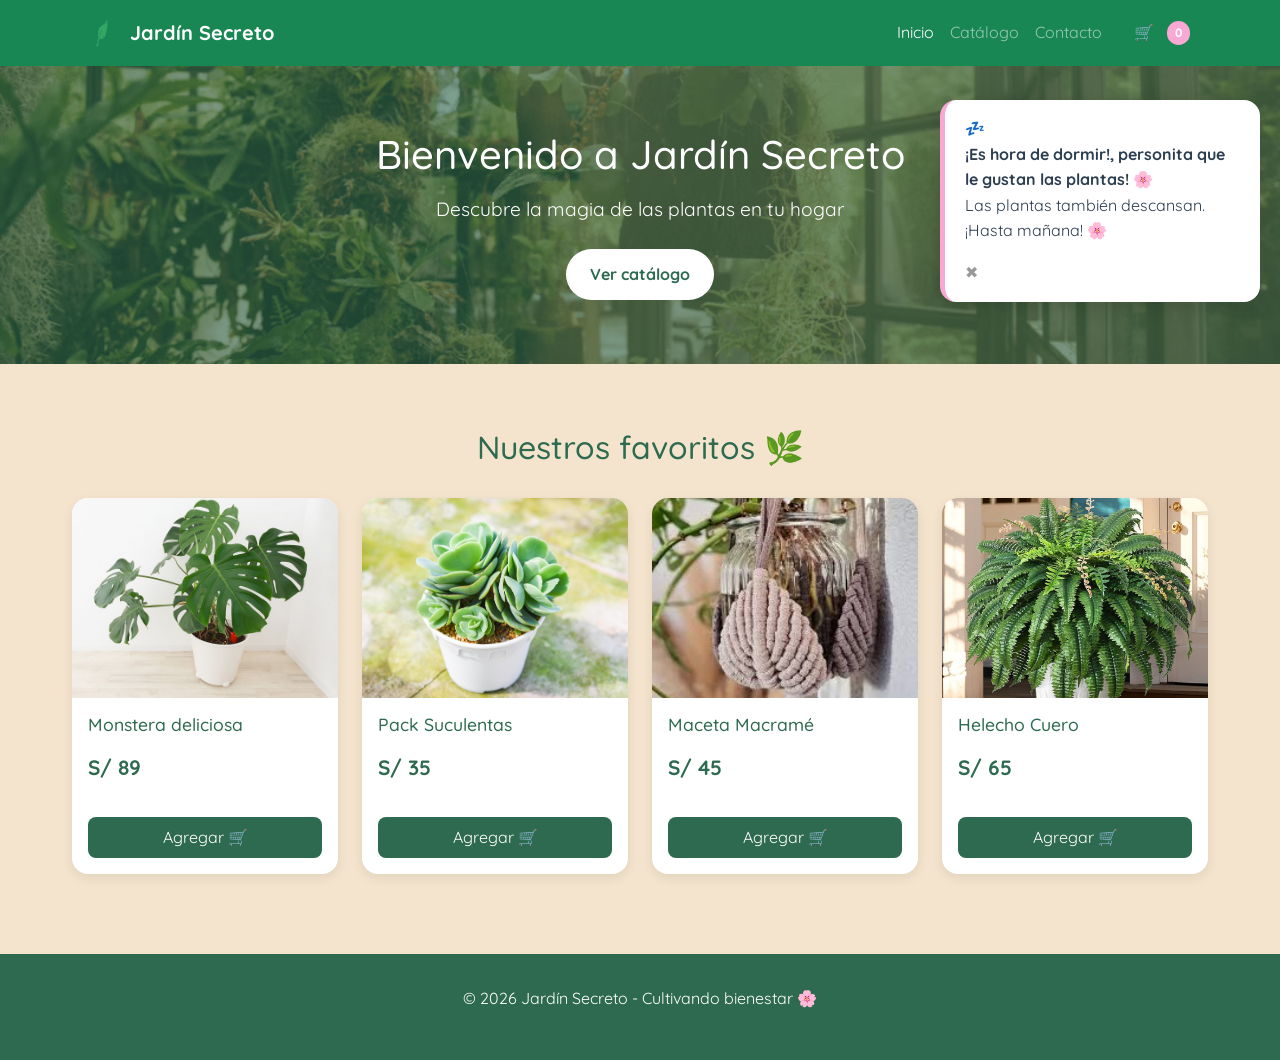
==== index.html @ 04f77dec "." ====
<!DOCTYPE html>
<html lang="es">
<head>
    <meta charset="UTF-8">
    <meta name="viewport" content="width=device-width, initial-scale=1.0">
    <title>Jardín Secreto | Inicio</title>
    <link href="https://cdn.jsdelivr.net/npm/bootstrap@5.3.8/dist/css/bootstrap.min.css" rel="stylesheet">
    <link rel="stylesheet" href="css/style.css">
    <link href="https://fonts.googleapis.com/css2?family=Quicksand:wght@300;400;500;600;700&display=swap" rel="stylesheet">
</head>
<body>

    <header style="position: sticky; top: 0; z-index: 1000;">
        <nav class="navbar navbar-expand-lg navbar-dark bg-success">
            <div class="container">
                <a class="navbar-brand d-flex align-items-center" href="index.html">
                    <img src="img/logo.svg" alt="Logo" width="40" height="40" class="me-2">
                    <span class="fw-bold">Jardín Secreto</span>
                </a>
                
                <button class="navbar-toggler" type="button" data-bs-toggle="collapse" data-bs-target="#menuPrincipal">
                    <span class="navbar-toggler-icon"></span>
                </button>
                
                <div class="collapse navbar-collapse" id="menuPrincipal">
                    <ul class="navbar-nav ms-auto mb-2 mb-lg-0">
                        <li class="nav-item">
                            <a class="nav-link active" href="index.html">Inicio</a>
                        </li>
                        <li class="nav-item">
                            <a class="nav-link" href="paginas/catalogo.html">Catálogo</a>
                        </li>
                        <li class="nav-item">
                            <a class="nav-link" href="paginas/contacto.html">Contacto</a>
                        </li>
                    </ul>
                    <div class="carrito-icono ms-3" onclick="window.location.href='paginas/carrito.html'" style="cursor: pointer;">
                        <span>🛒</span>
                        <span class="contador-carrito" id="contador-header" style="background-color: #F9A8D4; border-radius: 50%; padding: 2px 8px; margin-left: 5px;">0</span>
                    </div>
                </div>
            </div>
        </nav>
    </header>

    <main>
        <section class="banner-principal">
            <div class="banner-contenido">
                <h2>Bienvenido a Jardín Secreto</h2>
                <p>Descubre la magia de las plantas en tu hogar</p>
                <a href="paginas/catalogo.html" class="btn-primario">Ver catálogo</a>
            </div>
        </section>

        <section class="productos-destacados">
            <h2>Nuestros favoritos 🌿</h2>
            <div id="destacados-container" class="grid-destacados"></div>
        </section>
    </main>

    <footer>
        <p>© 2026 Jardín Secreto - Cultivando bienestar 🌸</p>
    </footer>
    <script src="https://cdn.jsdelivr.net/npm/bootstrap@5.3.8/dist/js/bootstrap.bundle.min.js"></script>
    <script src="js/data.js"></script>
    <script src="js/carrito.js"></script>
    <script src="js/storage.js"></script>
    <script src="js/catalogo.js"></script>
    <script src="js/creativo.js"></script>
    <script src="js/main.js"></script>
</body>
</html>
---- css/style.css ----
@import url('variables.css');
@import url('layout.css');
@import url('grid.css');
@import url('componentes.css');
@import url('responsive.css');
@import url('animaciones.css');

* {
    margin: 0;
    padding: 0;
    box-sizing: border-box;
}

body {
    font-family: 'Quicksand', sans-serif;
    background-color: var(--crema);
    color: var(--texto-oscuro);
    line-height: 1.6;
    overflow-x: hidden;
}


.btn-success {
    background-color: var(--verde-primario);
    border-color: var(--verde-primario);
}

.btn-success:hover {
    background-color: var(--verde-claro);
    border-color: var(--verde-claro);
}

.btn-success:active,
.btn-success:focus {
    background-color: var(--verde-primario);
    border-color: var(--verde-primario);
    box-shadow: 0 0 0 0.25rem rgba(45, 106, 79, 0.25);
}

/* Ajuste para las tarjetas de producto */
.tarjeta-producto {
    transition: transform 0.3s ease, box-shadow 0.3s ease;
    background: white;
    border-radius: 16px;
    overflow: hidden;
    box-shadow: var(--sombra);
}

.tarjeta-producto:hover {
    transform: translateY(-5px);
    box-shadow: 0 10px 25px rgba(0, 0, 0, 0.15);
}

.contador-carrito {
    background-color: var(--rosa-flor);
    border-radius: 50%;
    padding: 2px 8px;
    font-size: 0.75rem;
    margin-left: 5px;
    color: white;
    font-weight: bold;
}

.banner-principal::before {
    content: '';
    position: absolute;
    top: 0;
    left: 0;
    right: 0;
    bottom: 0;
    background: rgba(45, 106, 79, 0.6);
    border-radius: 0;
}

.img-fluid {
    max-width: 100%;
    height: auto;
}

.filtros {
    margin-top: 20px;
}

.carrito-icono {
    display: flex;
    align-items: center;
    gap: 0.5rem;
    cursor: pointer;
    padding: 0.5rem;
    border-radius: 30px;
    transition: var(--transicion);
    color: white;
}

.carrito-icono:hover {
    background-color: rgba(255, 255, 255, 0.2);
}

footer {
    margin-top: 3rem;
}

.grid-destacados {
    display: grid;
    grid-template-columns: repeat(4, 1fr);
    gap: 1.5rem;
}

@media (max-width: 768px) {
    .grid-destacados {
        grid-template-columns: repeat(2, 1fr);
    }
}

@media (max-width: 480px) {
    .grid-destacados {
        grid-template-columns: 1fr;
    }
}

.error-mensaje {
    font-size: 0.75rem;
    margin-top: 0.25rem;
}

.notificacion {
    position: fixed;
    bottom: 20px;
    right: 20px;
    background: var(--verde-primario);
    color: white;
    padding: 1rem 1.5rem;
    border-radius: 30px;
    animation: slideInRight 0.3s ease;
    z-index: 1000;
}

.mensaje-exito {
    background: var(--verde-primario);
    color: white;
    padding: 1rem;
    border-radius: 12px;
    margin-bottom: 1.5rem;
    text-align: center;
    animation: slideInDown 0.5s ease;
}

.container,
.container-fluid,
.row,
.col-* 

.h-100 {
    height: 100%;
}
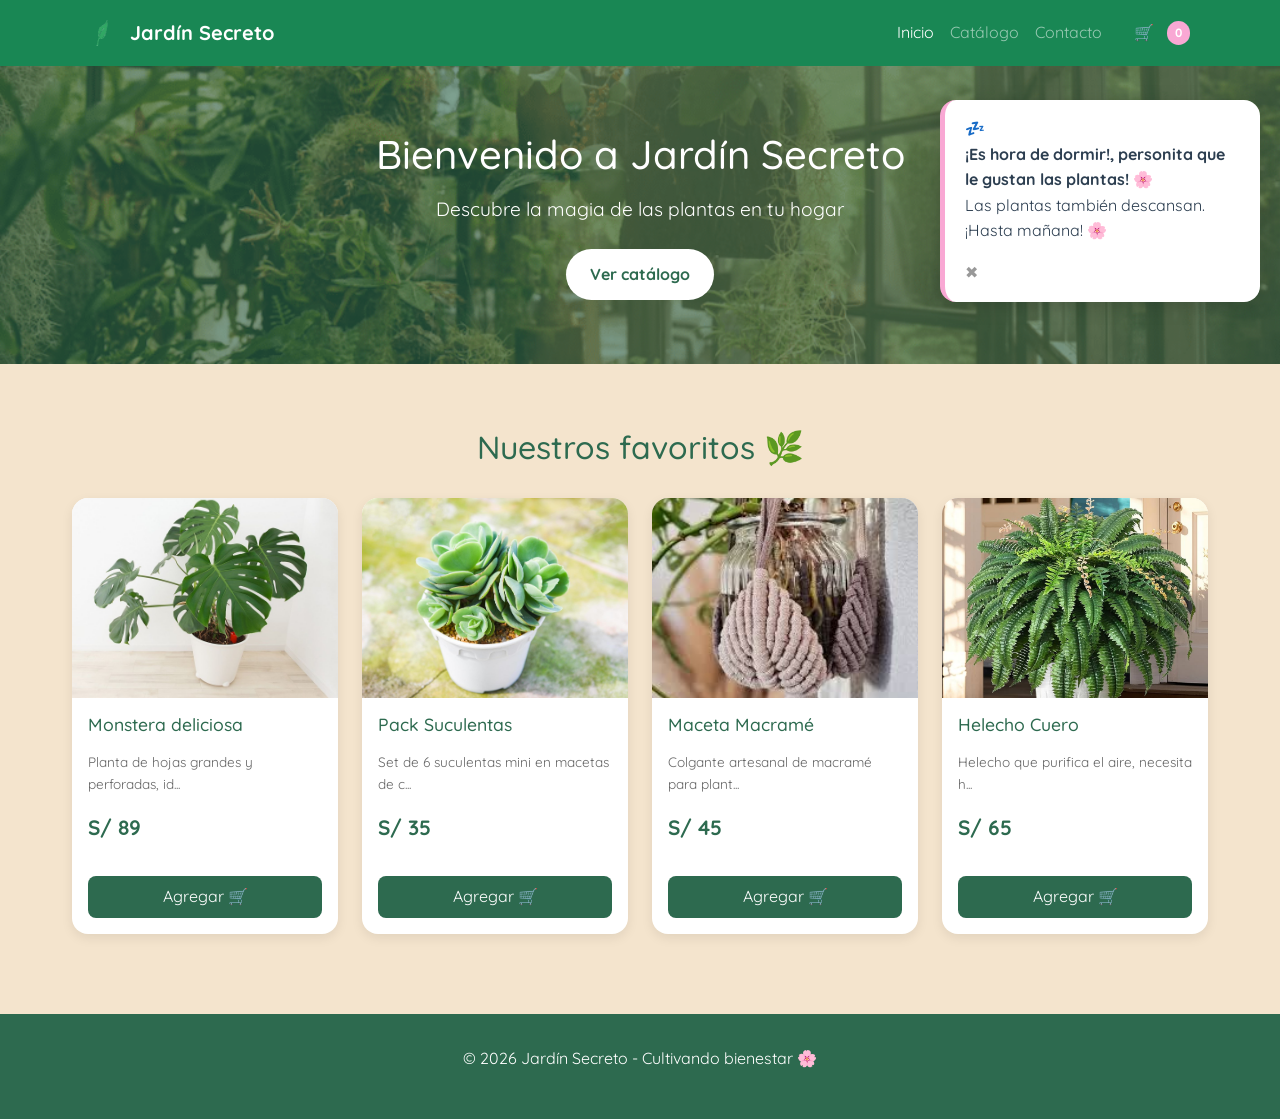
==== commit 44816be7: "." ====
--- a/index.html
+++ b/index.html
@@ -14,7 +14,7 @@
         <nav class="navbar navbar-expand-lg navbar-dark bg-success">
             <div class="container">
                 <a class="navbar-brand d-flex align-items-center" href="index.html">
-                    <img src="img/logo.svg" alt="Logo" width="40" height="40" class="me-2">
+                    <img src="img/logo.svg" alt="Logo Jardín Secreto" width="40" height="40" class="me-2">
                     <span class="fw-bold">Jardín Secreto</span>
                 </a>
                 
@@ -44,11 +44,12 @@
     </header>
 
     <main>
+        <!-- BANNER PRINCIPAL CON ANIMACIÓN CSS (fadeInUp) -->
         <section class="banner-principal">
             <div class="banner-contenido">
-                <h2>Bienvenido a Jardín Secreto</h2>
-                <p>Descubre la magia de las plantas en tu hogar</p>
-                <a href="paginas/catalogo.html" class="btn-primario">Ver catálogo</a>
+                <h2 class="animacion-titulo">Bienvenido a Jardín Secreto</h2>
+                <p class="animacion-texto">Descubre la magia de las plantas en tu hogar</p>
+                <a href="paginas/catalogo.html" class="btn-primario animacion-boton">Ver catálogo</a>
             </div>
         </section>
 
@@ -61,6 +62,33 @@
     <footer>
         <p>© 2026 Jardín Secreto - Cultivando bienestar 🌸</p>
     </footer>
+
+    <!-- MODAL PARA VISTA DE DETALLE -->
+    <div class="modal fade" id="modalDetalle" tabindex="-1" aria-hidden="true">
+        <div class="modal-dialog modal-lg">
+            <div class="modal-content">
+                <div class="modal-header">
+                    <h5 class="modal-title" id="modalNombre">Nombre producto</h5>
+                    <button type="button" class="btn-close" data-bs-dismiss="modal"></button>
+                </div>
+                <div class="modal-body">
+                    <div class="row">
+                        <div class="col-md-6">
+                            <img id="modalImagen" src="" alt="" class="img-fluid rounded">
+                        </div>
+                        <div class="col-md-6">
+                            <p id="modalDescripcion" class="mb-3"></p>
+                            <p id="modalCategoria" class="mb-2"><strong>Categoría:</strong></p>
+                            <p id="modalDificultad" class="mb-2"><strong>Cuidado:</strong></p>
+                            <h3 class="text-success" id="modalPrecio"></h3>
+                            <button id="modalAgregar" class="btn btn-success w-100 mt-3">Agregar al carrito 🛒</button>
+                        </div>
+                    </div>
+                </div>
+            </div>
+        </div>
+    </div>
+
     <script src="https://cdn.jsdelivr.net/npm/bootstrap@5.3.8/dist/js/bootstrap.bundle.min.js"></script>
     <script src="js/data.js"></script>
     <script src="js/carrito.js"></script>
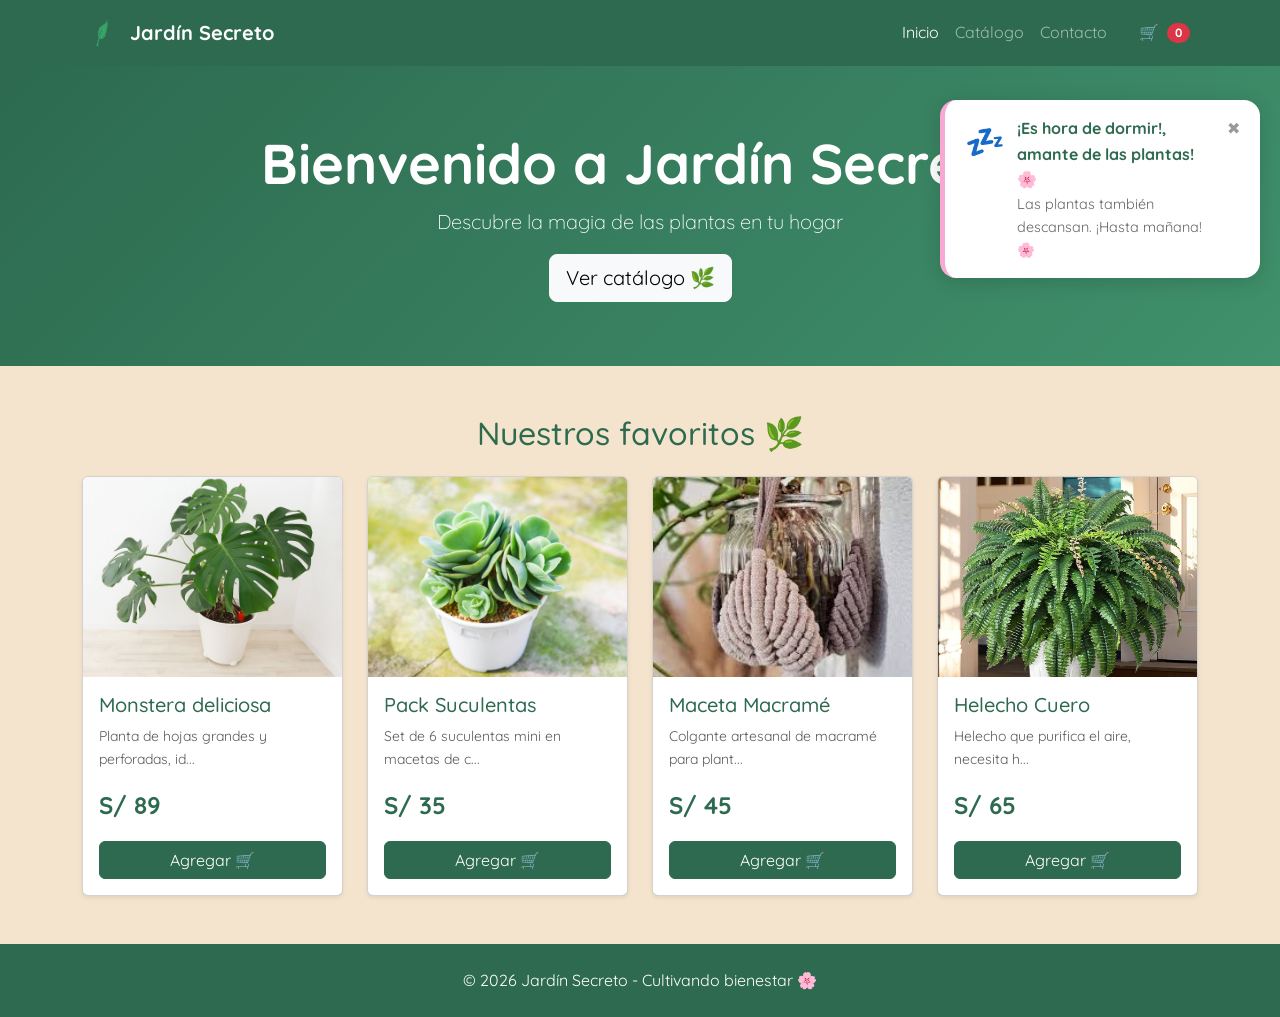
==== commit b8905094: "." ====
--- a/index.html
+++ b/index.html
@@ -1,27 +1,36 @@
 <!DOCTYPE html>
 <html lang="es">
 <head>
-    <meta charset="UTF-8">
-    <meta name="viewport" content="width=device-width, initial-scale=1.0">
+    <meta charset="UTF-8" />
+    <meta name="viewport" content="width=device-width, initial-scale=1.0" />
     <title>Jardín Secreto | Inicio</title>
-    <link href="https://cdn.jsdelivr.net/npm/bootstrap@5.3.8/dist/css/bootstrap.min.css" rel="stylesheet">
-    <link rel="stylesheet" href="css/style.css">
-    <link href="https://fonts.googleapis.com/css2?family=Quicksand:wght@300;400;500;600;700&display=swap" rel="stylesheet">
+    <!-- Bootstrap 5 CSS -->
+    <link href="https://cdn.jsdelivr.net/npm/bootstrap@5.3.8/dist/css/bootstrap.min.css" rel="stylesheet" />
+    <!-- Google Fonts -->
+    <link href="https://fonts.googleapis.com/css2?family=Quicksand:wght@300;400;500;600;700&display=swap" rel="stylesheet" />
+    <!-- CSS propio -->
+    <link rel="stylesheet" href="css/style.css" />
 </head>
 <body>
 
-    <header style="position: sticky; top: 0; z-index: 1000;">
+    <!-- ============================================ -->
+    <!-- HEADER con Navbar Bootstrap + Hamburguesa -->
+    <!-- ============================================ -->
+    <header class="sticky-top">
         <nav class="navbar navbar-expand-lg navbar-dark bg-success">
             <div class="container">
+                <!-- Logo -->
                 <a class="navbar-brand d-flex align-items-center" href="index.html">
-                    <img src="img/logo.svg" alt="Logo Jardín Secreto" width="40" height="40" class="me-2">
+                    <img src="img/logo.svg" alt="Logo Jardín Secreto" width="40" height="40" class="me-2" />
                     <span class="fw-bold">Jardín Secreto</span>
                 </a>
-                
-                <button class="navbar-toggler" type="button" data-bs-toggle="collapse" data-bs-target="#menuPrincipal">
+
+                <!-- Botón Hamburguesa (se muestra en móvil) -->
+                <button class="navbar-toggler border-0" type="button" data-bs-toggle="collapse" data-bs-target="#menuPrincipal" aria-controls="menuPrincipal" aria-expanded="false" aria-label="Menú de navegación">
                     <span class="navbar-toggler-icon"></span>
                 </button>
-                
+
+                <!-- Menú colapsable -->
                 <div class="collapse navbar-collapse" id="menuPrincipal">
                     <ul class="navbar-nav ms-auto mb-2 mb-lg-0">
                         <li class="nav-item">
@@ -34,47 +43,59 @@
                             <a class="nav-link" href="paginas/contacto.html">Contacto</a>
                         </li>
                     </ul>
-                    <div class="carrito-icono ms-3" onclick="window.location.href='paginas/carrito.html'" style="cursor: pointer;">
+                    <!-- Icono Carrito -->
+                    <a class="carrito-icono ms-lg-3" href="paginas/carrito.html">
                         <span>🛒</span>
-                        <span class="contador-carrito" id="contador-header" style="background-color: #F9A8D4; border-radius: 50%; padding: 2px 8px; margin-left: 5px;">0</span>
-                    </div>
+                        <span class="badge rounded-pill bg-danger" id="contador-header">0</span>
+                    </a>
                 </div>
             </div>
         </nav>
     </header>
 
+    <!-- ============================================ -->
+    <!-- MAIN -->
+    <!-- ============================================ -->
     <main>
-        <!-- BANNER PRINCIPAL CON ANIMACIÓN CSS (fadeInUp) -->
-        <section class="banner-principal">
-            <div class="banner-contenido">
-                <h2 class="animacion-titulo">Bienvenido a Jardín Secreto</h2>
-                <p class="animacion-texto">Descubre la magia de las plantas en tu hogar</p>
-                <a href="paginas/catalogo.html" class="btn-primario animacion-boton">Ver catálogo</a>
+
+        <!-- BANNER PRINCIPAL con animación -->
+        <section class="banner-principal py-5 text-center text-white" style="background: linear-gradient(135deg, #2D6A4F, #40916C);">
+            <div class="container banner-contenido">
+                <h1 class="display-4 fw-bold">Bienvenido a Jardín Secreto</h1>
+                <p class="lead">Descubre la magia de las plantas en tu hogar</p>
+                <a href="paginas/catalogo.html" class="btn btn-light btn-lg">Ver catálogo 🌿</a>
             </div>
         </section>
 
-        <section class="productos-destacados">
-            <h2>Nuestros favoritos 🌿</h2>
-            <div id="destacados-container" class="grid-destacados"></div>
+        <!-- PRODUCTOS DESTACADOS -->
+        <section class="container my-5">
+            <h2 class="text-center text-success mb-4">Nuestros favoritos 🌿</h2>
+            <div id="destacados-container" class="row row-cols-1 row-cols-md-2 row-cols-lg-4 g-4"></div>
         </section>
+
     </main>
 
-    <footer>
-        <p>© 2026 Jardín Secreto - Cultivando bienestar 🌸</p>
+    <!-- ============================================ -->
+    <!-- FOOTER -->
+    <!-- ============================================ -->
+    <footer class="bg-success text-white text-center py-4 mt-5">
+        <p class="mb-0">© 2026 Jardín Secreto - Cultivando bienestar 🌸</p>
     </footer>
 
-    <!-- MODAL PARA VISTA DE DETALLE -->
+    <!-- ============================================ -->
+    <!-- MODAL para vista de detalle -->
+    <!-- ============================================ -->
     <div class="modal fade" id="modalDetalle" tabindex="-1" aria-hidden="true">
         <div class="modal-dialog modal-lg">
             <div class="modal-content">
                 <div class="modal-header">
                     <h5 class="modal-title" id="modalNombre">Nombre producto</h5>
-                    <button type="button" class="btn-close" data-bs-dismiss="modal"></button>
+                    <button type="button" class="btn-close" data-bs-dismiss="modal" aria-label="Cerrar"></button>
                 </div>
                 <div class="modal-body">
                     <div class="row">
                         <div class="col-md-6">
-                            <img id="modalImagen" src="" alt="" class="img-fluid rounded">
+                            <img id="modalImagen" src="" alt="" class="img-fluid rounded" />
                         </div>
                         <div class="col-md-6">
                             <p id="modalDescripcion" class="mb-3"></p>
@@ -89,12 +110,17 @@
         </div>
     </div>
 
-    <script src="https://cdn.jsdelivr.net/npm/bootstrap@5.3.8/dist/js/bootstrap.bundle.min.js"></script>
+    <!-- ============================================ -->
+    <!-- SCRIPTS -->
+    <!-- ============================================ -->
+    <script src="https://cdn.jsdelivr.net/npm/bootstrap@5.3.8/dist/js/bootstrap.bundle.min.js">
+    </script>
     <script src="js/data.js"></script>
     <script src="js/carrito.js"></script>
     <script src="js/storage.js"></script>
     <script src="js/catalogo.js"></script>
     <script src="js/creativo.js"></script>
     <script src="js/main.js"></script>
+
 </body>
 </html>
--- a/css/style.css
+++ b/css/style.css
@@ -1,10 +1,13 @@
+/* ============================================
+   IMPORTS
+   ============================================ */
 @import url('variables.css');
-@import url('layout.css');
-@import url('grid.css');
+@import url('animaciones.css');
 @import url('componentes.css');
-@import url('responsive.css');
-@import url('animaciones.css');
 
+/* ============================================
+   RESET Y BASE
+   ============================================ */
 * {
     margin: 0;
     padding: 0;
@@ -19,7 +22,9 @@
     overflow-x: hidden;
 }
 
-
+/* ============================================
+   SOBRESCRITURA DE BOOTSTRAP
+   ============================================ */
 .btn-success {
     background-color: var(--verde-primario);
     border-color: var(--verde-primario);
@@ -37,119 +42,54 @@
     box-shadow: 0 0 0 0.25rem rgba(45, 106, 79, 0.25);
 }
 
-/* Ajuste para las tarjetas de producto */
-.tarjeta-producto {
-    transition: transform 0.3s ease, box-shadow 0.3s ease;
-    background: white;
-    border-radius: 16px;
-    overflow: hidden;
-    box-shadow: var(--sombra);
+.btn-outline-success {
+    color: var(--verde-primario);
+    border-color: var(--verde-primario);
 }
 
-.tarjeta-producto:hover {
-    transform: translateY(-5px);
-    box-shadow: 0 10px 25px rgba(0, 0, 0, 0.15);
+.btn-outline-success:hover {
+    background-color: var(--verde-primario);
+    border-color: var(--verde-primario);
 }
 
-.contador-carrito {
-    background-color: var(--rosa-flor);
-    border-radius: 50%;
-    padding: 2px 8px;
-    font-size: 0.75rem;
-    margin-left: 5px;
-    color: white;
-    font-weight: bold;
-}
-
-.banner-principal::before {
-    content: '';
-    position: absolute;
-    top: 0;
-    left: 0;
-    right: 0;
-    bottom: 0;
-    background: rgba(45, 106, 79, 0.6);
-    border-radius: 0;
-}
-
-.img-fluid {
-    max-width: 100%;
-    height: auto;
-}
-
-.filtros {
-    margin-top: 20px;
-}
-
-.carrito-icono {
-    display: flex;
-    align-items: center;
-    gap: 0.5rem;
-    cursor: pointer;
-    padding: 0.5rem;
-    border-radius: 30px;
-    transition: var(--transicion);
+.btn-outline-success.active {
+    background-color: var(--verde-primario);
+    border-color: var(--verde-primario);
     color: white;
 }
 
-.carrito-icono:hover {
-    background-color: rgba(255, 255, 255, 0.2);
+.bg-success {
+    background-color: var(--verde-primario) !important;
 }
 
+.text-success {
+    color: var(--verde-primario) !important;
+}
+
+/* ============================================
+   FOOTER
+   ============================================ */
 footer {
+    background-color: var(--verde-primario);
+    color: white;
+    text-align: center;
+    padding: 2rem;
     margin-top: 3rem;
 }
 
-.grid-destacados {
-    display: grid;
-    grid-template-columns: repeat(4, 1fr);
-    gap: 1.5rem;
+/* ============================================
+   CARD PERSONALIZADA PARA PRODUCTOS
+   ============================================ */
+.card-producto {
+    transition: transform 0.3s ease, box-shadow 0.3s ease;
 }
 
-@media (max-width: 768px) {
-    .grid-destacados {
-        grid-template-columns: repeat(2, 1fr);
-    }
+.card-producto:hover {
+    transform: translateY(-5px);
+    box-shadow: 0 10px 25px rgba(0, 0, 0, 0.15) !important;
 }
 
-@media (max-width: 480px) {
-    .grid-destacados {
-        grid-template-columns: 1fr;
-    }
-}
-
-.error-mensaje {
-    font-size: 0.75rem;
-    margin-top: 0.25rem;
-}
-
-.notificacion {
-    position: fixed;
-    bottom: 20px;
-    right: 20px;
-    background: var(--verde-primario);
-    color: white;
-    padding: 1rem 1.5rem;
-    border-radius: 30px;
-    animation: slideInRight 0.3s ease;
-    z-index: 1000;
-}
-
-.mensaje-exito {
-    background: var(--verde-primario);
-    color: white;
-    padding: 1rem;
-    border-radius: 12px;
-    margin-bottom: 1.5rem;
-    text-align: center;
-    animation: slideInDown 0.5s ease;
-}
-
-.container,
-.container-fluid,
-.row,
-.col-* 
-
-.h-100 {
-    height: 100%;
+.card-producto .card-img-top {
+    height: 200px;
+    object-fit: cover;
 }
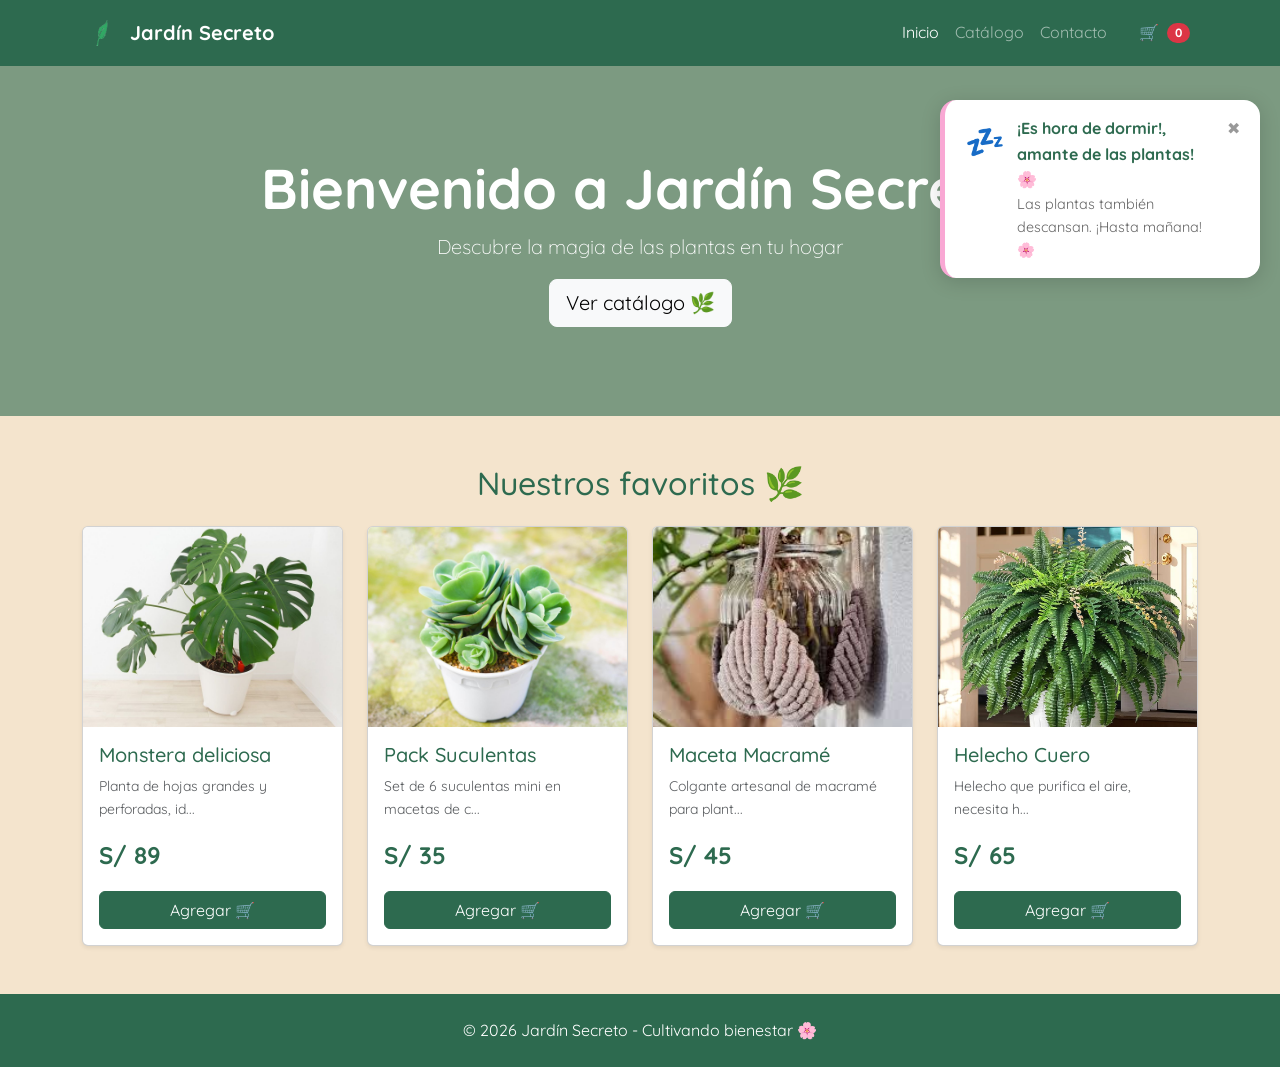
==== commit db631f28: "." ====
--- a/index.html
+++ b/index.html
@@ -4,33 +4,21 @@
     <meta charset="UTF-8" />
     <meta name="viewport" content="width=device-width, initial-scale=1.0" />
     <title>Jardín Secreto | Inicio</title>
-    <!-- Bootstrap 5 CSS -->
     <link href="https://cdn.jsdelivr.net/npm/bootstrap@5.3.8/dist/css/bootstrap.min.css" rel="stylesheet" />
-    <!-- Google Fonts -->
     <link href="https://fonts.googleapis.com/css2?family=Quicksand:wght@300;400;500;600;700&display=swap" rel="stylesheet" />
-    <!-- CSS propio -->
     <link rel="stylesheet" href="css/style.css" />
 </head>
 <body>
-
-    <!-- ============================================ -->
-    <!-- HEADER con Navbar Bootstrap + Hamburguesa -->
-    <!-- ============================================ -->
     <header class="sticky-top">
         <nav class="navbar navbar-expand-lg navbar-dark bg-success">
             <div class="container">
-                <!-- Logo -->
                 <a class="navbar-brand d-flex align-items-center" href="index.html">
                     <img src="img/logo.svg" alt="Logo Jardín Secreto" width="40" height="40" class="me-2" />
                     <span class="fw-bold">Jardín Secreto</span>
                 </a>
-
-                <!-- Botón Hamburguesa (se muestra en móvil) -->
                 <button class="navbar-toggler border-0" type="button" data-bs-toggle="collapse" data-bs-target="#menuPrincipal" aria-controls="menuPrincipal" aria-expanded="false" aria-label="Menú de navegación">
                     <span class="navbar-toggler-icon"></span>
                 </button>
-
-                <!-- Menú colapsable -->
                 <div class="collapse navbar-collapse" id="menuPrincipal">
                     <ul class="navbar-nav ms-auto mb-2 mb-lg-0">
                         <li class="nav-item">
@@ -43,7 +31,6 @@
                             <a class="nav-link" href="paginas/contacto.html">Contacto</a>
                         </li>
                     </ul>
-                    <!-- Icono Carrito -->
                     <a class="carrito-icono ms-lg-3" href="paginas/carrito.html">
                         <span>🛒</span>
                         <span class="badge rounded-pill bg-danger" id="contador-header">0</span>
@@ -53,38 +40,26 @@
         </nav>
     </header>
 
-    <!-- ============================================ -->
-    <!-- MAIN -->
-    <!-- ============================================ -->
     <main>
-
-        <!-- BANNER PRINCIPAL con animación -->
-        <section class="banner-principal py-5 text-center text-white" style="background: linear-gradient(135deg, #2D6A4F, #40916C);">
-            <div class="container banner-contenido">
+        <section class="banner-principal" style="background-image: url('img/banner-principal.jpg'); background-size: cover; background-position: center; min-height: 350px; position: relative;">
+            <div style="position: absolute; top: 0; left: 0; right: 0; bottom: 0; background: rgba(45, 106, 79, 0.6);"></div>
+            <div class="container banner-contenido" style="position: relative; z-index: 1; text-align: center; color: white;">
                 <h1 class="display-4 fw-bold">Bienvenido a Jardín Secreto</h1>
                 <p class="lead">Descubre la magia de las plantas en tu hogar</p>
                 <a href="paginas/catalogo.html" class="btn btn-light btn-lg">Ver catálogo 🌿</a>
             </div>
         </section>
 
-        <!-- PRODUCTOS DESTACADOS -->
         <section class="container my-5">
             <h2 class="text-center text-success mb-4">Nuestros favoritos 🌿</h2>
             <div id="destacados-container" class="row row-cols-1 row-cols-md-2 row-cols-lg-4 g-4"></div>
         </section>
-
     </main>
 
-    <!-- ============================================ -->
-    <!-- FOOTER -->
-    <!-- ============================================ -->
     <footer class="bg-success text-white text-center py-4 mt-5">
         <p class="mb-0">© 2026 Jardín Secreto - Cultivando bienestar 🌸</p>
     </footer>
 
-    <!-- ============================================ -->
-    <!-- MODAL para vista de detalle -->
-    <!-- ============================================ -->
     <div class="modal fade" id="modalDetalle" tabindex="-1" aria-hidden="true">
         <div class="modal-dialog modal-lg">
             <div class="modal-content">
@@ -110,9 +85,6 @@
         </div>
     </div>
 
-    <!-- ============================================ -->
-    <!-- SCRIPTS -->
-    <!-- ============================================ -->
     <script src="https://cdn.jsdelivr.net/npm/bootstrap@5.3.8/dist/js/bootstrap.bundle.min.js">
     </script>
     <script src="js/data.js"></script>
@@ -121,6 +93,5 @@
     <script src="js/catalogo.js"></script>
     <script src="js/creativo.js"></script>
     <script src="js/main.js"></script>
-
 </body>
 </html>
--- a/css/style.css
+++ b/css/style.css
@@ -1,13 +1,7 @@
-/* ============================================
-   IMPORTS
-   ============================================ */
 @import url('variables.css');
 @import url('animaciones.css');
 @import url('componentes.css');
 
-/* ============================================
-   RESET Y BASE
-   ============================================ */
 * {
     margin: 0;
     padding: 0;
@@ -22,9 +16,6 @@
     overflow-x: hidden;
 }
 
-/* ============================================
-   SOBRESCRITURA DE BOOTSTRAP
-   ============================================ */
 .btn-success {
     background-color: var(--verde-primario);
     border-color: var(--verde-primario);
@@ -66,9 +57,6 @@
     color: var(--verde-primario) !important;
 }
 
-/* ============================================
-   FOOTER
-   ============================================ */
 footer {
     background-color: var(--verde-primario);
     color: white;
@@ -77,9 +65,6 @@
     margin-top: 3rem;
 }
 
-/* ============================================
-   CARD PERSONALIZADA PARA PRODUCTOS
-   ============================================ */
 .card-producto {
     transition: transform 0.3s ease, box-shadow 0.3s ease;
 }
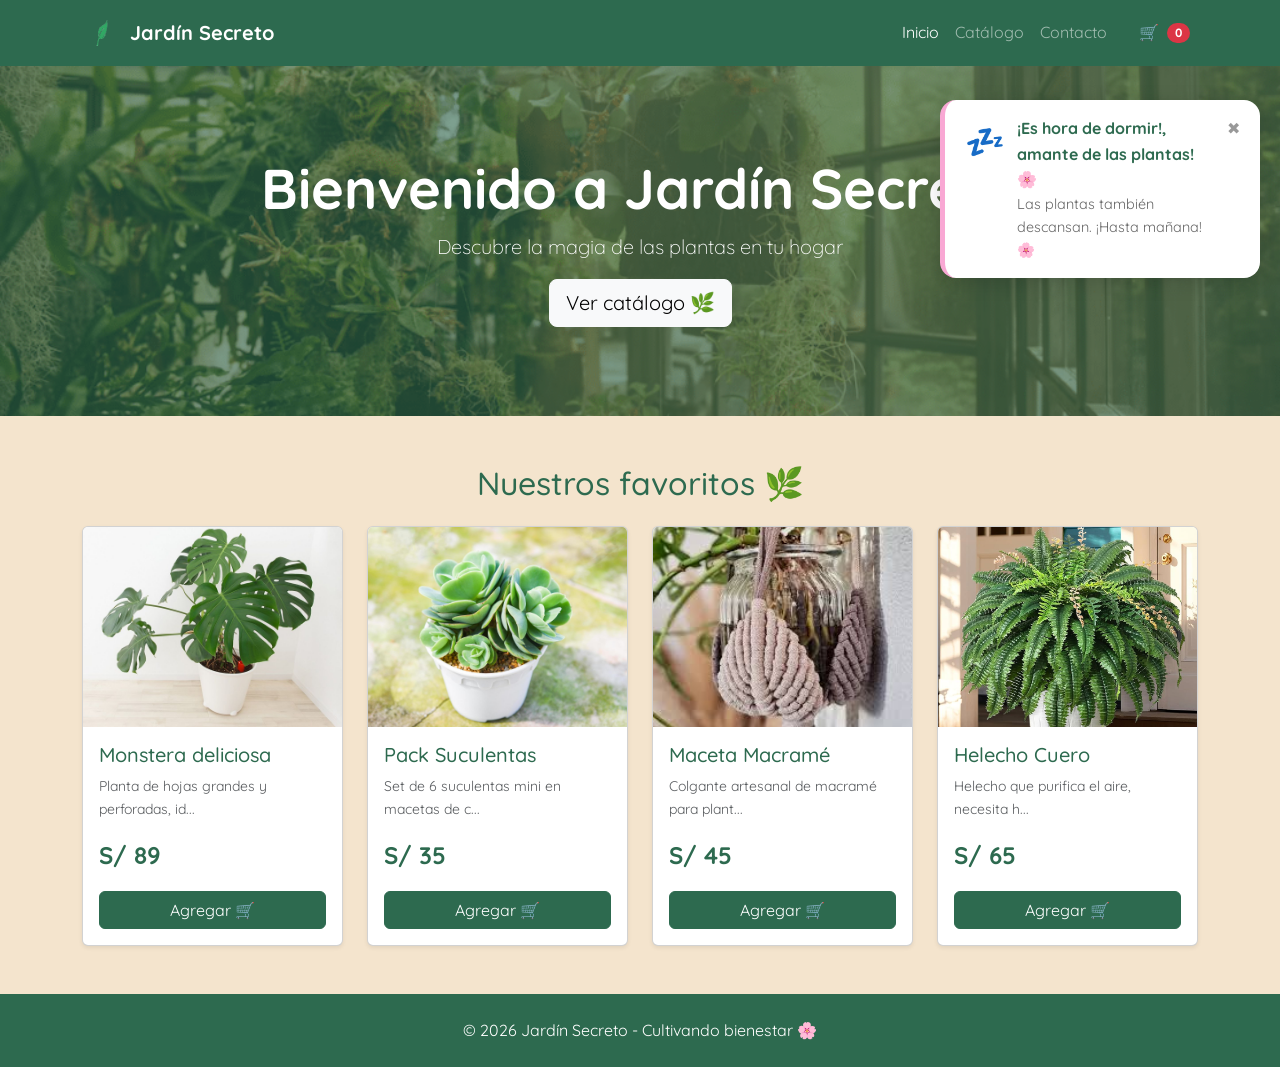
==== commit 9b7243dc: "," ====
--- a/index.html
+++ b/index.html
@@ -41,7 +41,7 @@
     </header>
 
     <main>
-        <section class="banner-principal" style="background-image: url('img/banner-principal.jpg'); background-size: cover; background-position: center; min-height: 350px; position: relative;">
+        <section class="banner-principal" style="background-image: url('img/banner-principal.png'); background-size: cover; background-position: center; min-height: 350px; position: relative;">
             <div style="position: absolute; top: 0; left: 0; right: 0; bottom: 0; background: rgba(45, 106, 79, 0.6);"></div>
             <div class="container banner-contenido" style="position: relative; z-index: 1; text-align: center; color: white;">
                 <h1 class="display-4 fw-bold">Bienvenido a Jardín Secreto</h1>
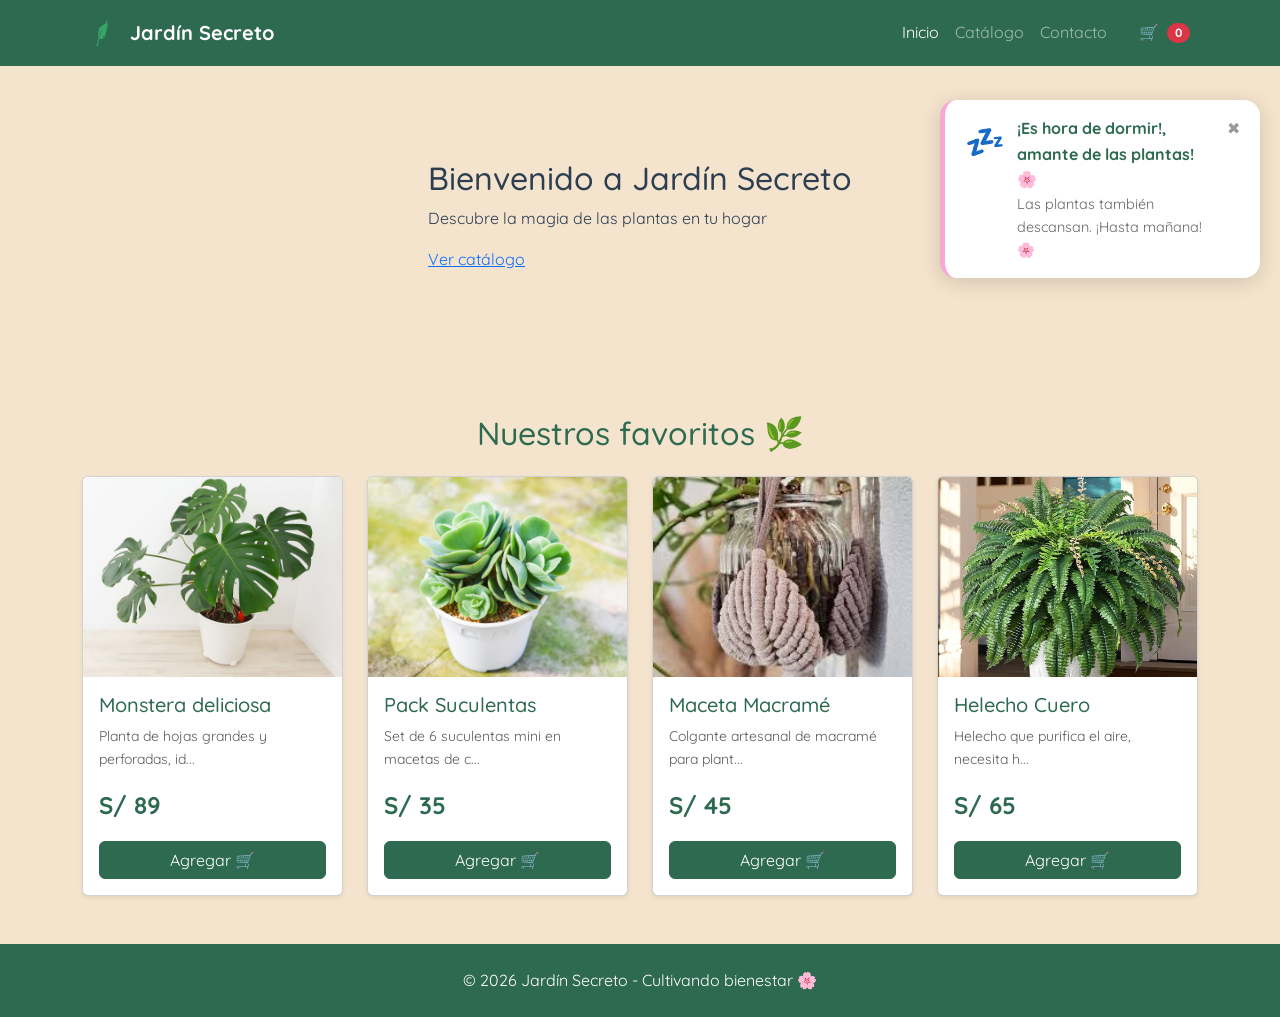
==== commit 60dcb113: "." ====
--- a/index.html
+++ b/index.html
@@ -41,12 +41,11 @@
     </header>
 
     <main>
-        <section class="banner-principal" style="background-image: url('img/banner-principal.png'); background-size: cover; background-position: center; min-height: 350px; position: relative;">
-            <div style="position: absolute; top: 0; left: 0; right: 0; bottom: 0; background: rgba(45, 106, 79, 0.6);"></div>
-            <div class="container banner-contenido" style="position: relative; z-index: 1; text-align: center; color: white;">
-                <h1 class="display-4 fw-bold">Bienvenido a Jardín Secreto</h1>
-                <p class="lead">Descubre la magia de las plantas en tu hogar</p>
-                <a href="paginas/catalogo.html" class="btn btn-light btn-lg">Ver catálogo 🌿</a>
+        <section class="banner-principal">
+            <div class="banner-contenido">
+                <h2>Bienvenido a Jardín Secreto</h2>
+                <p>Descubre la magia de las plantas en tu hogar</p>
+                <a href="paginas/catalogo.html" class="btn-primario">Ver catálogo</a>
             </div>
         </section>
 
